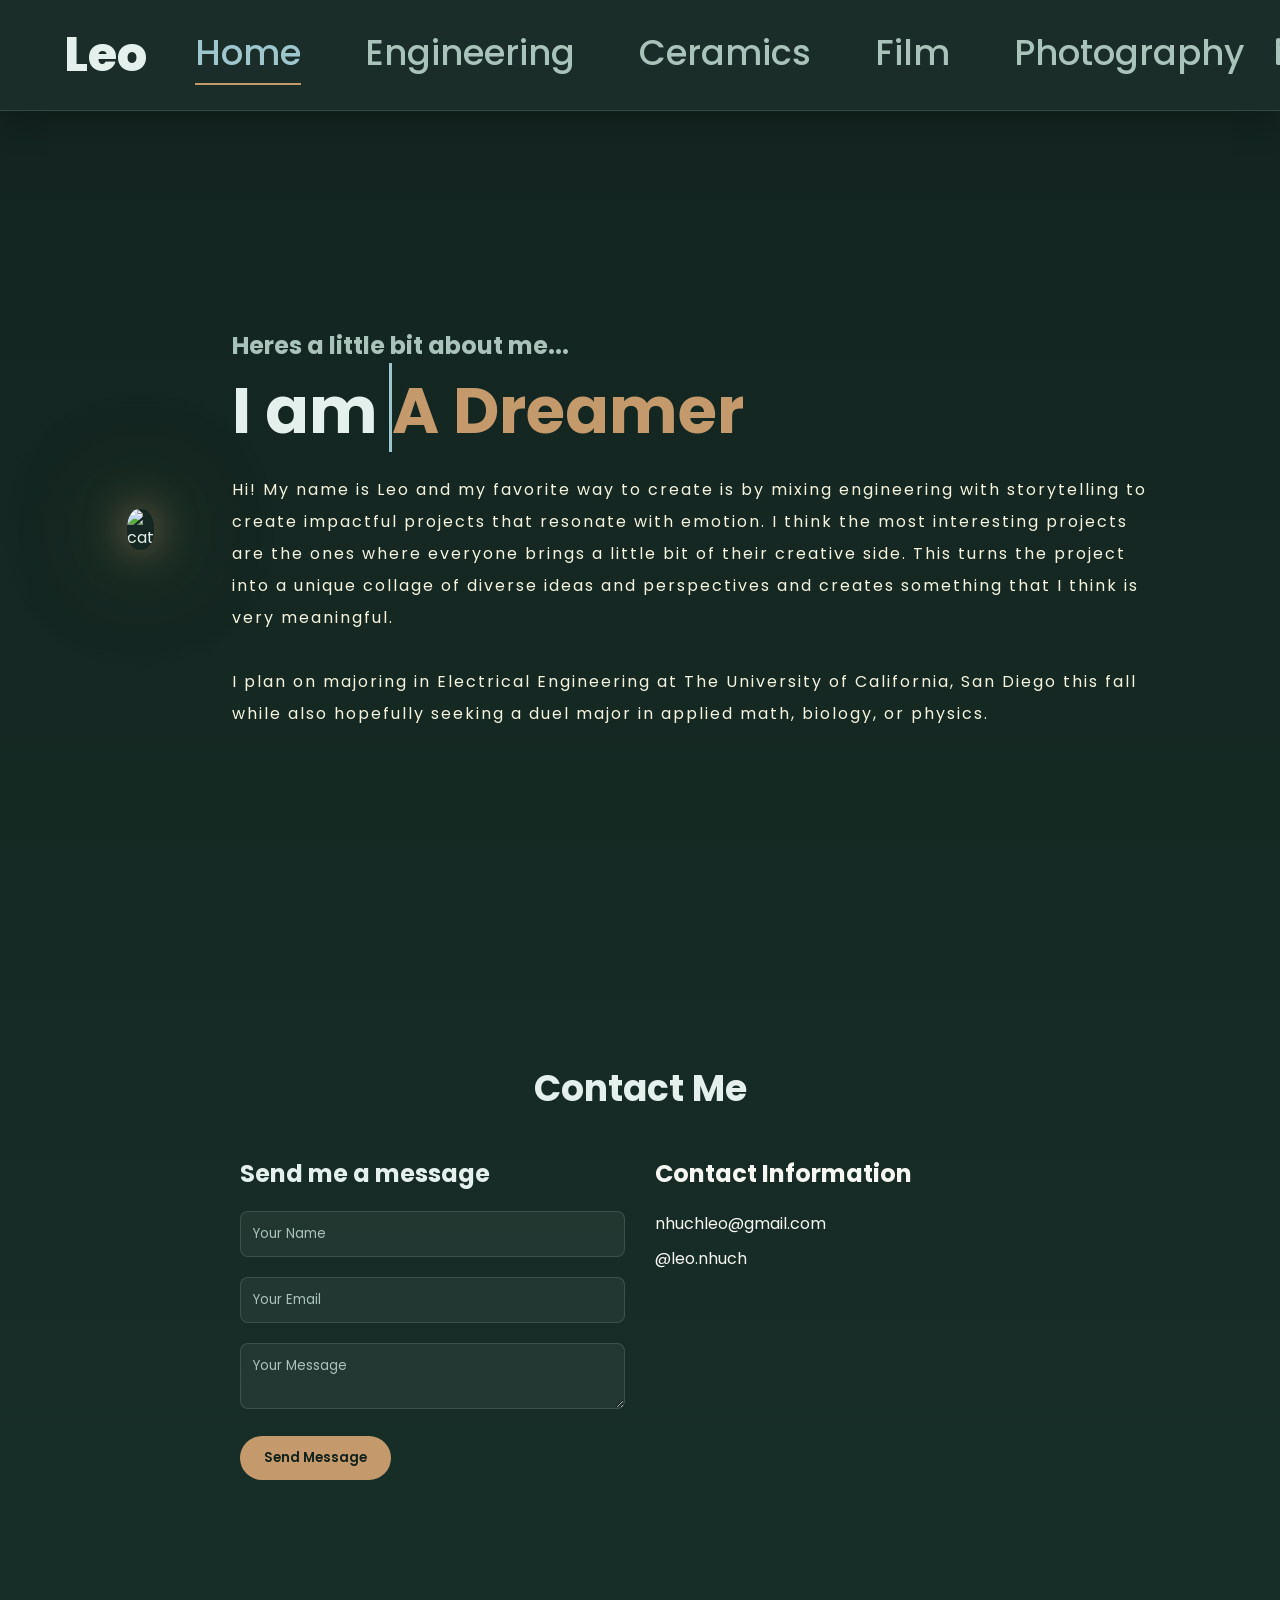
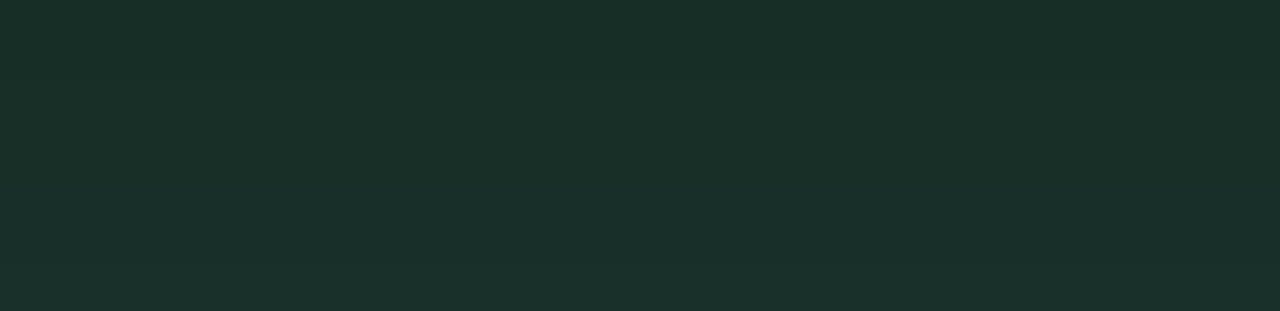
==== index.html @ 0e86f7a5 "Add files via upload" ====
<!DOCTYPE html>
<html lang="en">
<head>
    <meta charset="UTF-8">
    <meta name="viewport" content="width=device-width, initial-scale=1.0">

    <link rel="stylesheet" href="style.css">
    <link rel="stylesheet" href="https://cdnjs.cloudflare.com/ajax/libs/font-awesome/6.7.2/css/all.min.css" 
    integrity="sha512-Evv84Mr4kqVGRNSgIGL/F/aIDqQb7xQ2vcrdIwxfjThSH8CSR7PBEakCr51Ck+w+/U6swU2Im1vVX0SVk9ABhg==" crossorigin="anonymous" 
    referrerpolicy="no-referrer" />
    

    <title>Leo's Creative Portfolio</title>
</head>
<body>
    
    <header>
        <a href="index.html" class="logo">Leo</a>
        <nav>
            <div class="nav-left">
                <a href="index.html" class="active">Home</a>
                <a href="engineering.html" class="nav-link">Engineering</a>
                <a href="ceramics.html" class="nav-link">Ceramics</a>
                <a href="film.html" class="nav-link">Film</a>
                <a href="photography.html" class="nav-link">Photography</a>
            </div>
            <div class="nav-right">
                <a href="https://www.linkedin.com/in/leo-nhuch-me" class="social-icon" target="_blank" rel="noopener noreferrer">
                    <i class="fa-brands fa-linkedin"></i>
                </a>
                <a href="https://www.instagram.com/leo.nhuch/" class="social-icon" target="_blank" rel="noopener noreferrer">
                    <i class = "fa-brands fa-instagram"></i>
                </a>
            </div>
        </nav>
    </header>



    <section class="home">
        <div class="home-img">
            <img src="IMG_9343 (2).jpg" alt="cat">
        </div>
        <div class="home-content">
            <h2>Heres a little bit about me...</h2>
            <h3 class="typing-text">I am <span></span></h3>
            <p>Hi! My name is Leo and my favorite way to create is by mixing engineering with storytelling to create impactful projects that resonate with emotion. I think the most interesting projects are the ones where everyone brings a little bit of their creative side. This turns the project into a unique collage of diverse ideas and perspectives and creates something that I think is very meaningful. 

                <br><br>I plan on majoring in Electrical Engineering at The University of California, San Diego this fall while also hopefully seeking a duel major in applied math, biology, or physics.
                                
                 </p>
        </div>
    </section>


    <section class="contact">
    <div class="container2">
        <h2>Contact Me</h2>
        <div class="contact-wrapper">
            <div class="contact-form">
                <h3>Send me a message</h3>
                <form>
                    <div class="form-group">
                        <input type="text" name="name" placeholder="Your Name">
                    </div>
                    <div class="form-group">
                        <input type="email" name="email" placeholder="Your Email">
                    </div>
                    <div class="form-group">
                        <textarea name="message" placeholder="Your Message"></textarea>
                    </div>
                    <button type="submit">Send Message</button>
                <form action="mailto:nhuchleo@gmail.com" method="post" enctype="text/plain">
            </div>
            <div class="contact-info">
                <h3>Contact Information</h3>
                <p>nhuchleo@gmail.com</p>
                <p>@leo.nhuch</p>
            </div>
        </div>
    </div>
    </section>
</body>
</html>
---- style.css ----
@import url('https://fonts.googleapis.com/css2?family=Poppins:ital,wght@0,100;0,200;0,300;0,400;0,500;0,600;0,700;0,800;0,900;1,100;1,200;1,300;1,400;1,500;1,600;1,700;1,800;1,900&family=Winky+Sans:ital,wght@0,300..900;1,300..900&display=swap');

* { 
    font-family: "Poppins", sans-serif;
    margin: 0;
    padding: 0;
    box-sizing: border-box;
    border: none;
    outline: none;
    text-decoration: none;
}

:root {
    --bg: #0b1411;        /* deeper, richer forest (more cinematic) */
    --bg-soft: #12201b;   /* subtle lift */
    --panel: #1a2f28;     /* mossy panel */
    --panel-2: #243b34;     /* alternate panel */
    --header: linear-gradient(180deg, #13241f 0%, #183029 100%);      /* navbar */
    --header-border: #314b44;
    --text: #e4f0ec;        /* misty white with green tint */
    --muted: #a9c2ba;       /* foggy sage */
    --accent-2: #9ec6cf;    /* airy coastal blue */
    --accent: #6f9f8f;      /* sea pine green */
    --accent-warm: #c49a6c; /* sun-through-trees bronze */
    --line: rgba(183, 200, 192, 0.18);
    --shadow: rgba(0, 0, 0, 0.28);
}

body { 
    margin: 0;
    width: 100%;
    min-height: 100vh;
    overflow-x: hidden;
    background: linear-gradient(180deg, #13241f 0%, #183029 100%);
    color: var(--text);
    padding-top: 0;
}


.logo { 
    font-size: 3rem;
    color: var(--text);
    font-weight: 800;
    cursor: pointer;
    transition: 0.35s ease;
}

.logo:hover { 
    transform: scale(1.1);
}

header { 
    margin: 0;
    width: 100%;
    padding: 1.2rem 5%;
    background: #1a2d28;
    border-bottom: 1px solid var(--header-border);
    box-shadow: 0 10px 30px var(--shadow);

    display: flex;
    align-items: center;
    justify-content: space-between;
    gap: 3rem;
}

nav {
    flex: 1;
    display: flex;
    align-items: center;
    justify-content: space-between;
    min-width: 0;
}

.nav-left {
    display: flex;
    align-items: center;
    justify-content: center;
    gap: 4rem;
    flex: 1;
}

.nav-right {
    display: flex;
    align-items: center;
    gap: 1rem;
    margin-left: 2rem;
}

nav a {
    font-size: 2.2rem;
    color: var(--muted);
    font-weight: 500;
    transition: 0.3s ease;
    border-bottom: 2px solid transparent;
    padding-bottom: 4px;
    white-space: nowrap;
}

nav a:hover, 
nav a.active { 
    color: var(--accent-2);
    border-bottom: 2px solid var(--accent-warm);
}

section { 
    min-height: 100vh;
    padding: 5rem 9% 5rem;
}

.section-title {
    color: var(--text);
    font-size: 3rem;
    text-align: center;
    text-decoration: underline;
    text-decoration-color: var(--accent-warm);
    padding-top: 5%;
    margin-bottom: 2rem;
}

.section-subtitle {
    max-width: 900px;
    margin: 0 auto 3rem;
    text-align: center;
    color: var(--muted);
    line-height: 1.8;
    font-size: 1rem;
}



.home { 
    display: flex;
    justify-content: center;
    align-items: center;
    gap: 8rem;
    padding: 1rem 6% 5rem;
    background: transparent;
}

.home .home-content h1{ 
    font-size: 6rem;
    font-weight: 700;
    line-height: 1.3;
    
}

span { 
    color: var(--accent-2);
}

.home-content h2 {
    color: #f5e5df;
    
}

.home-content h3 { 
    font-size: 4rem;
    margin-bottom:1rem;
    font-weight: 700;
}

.home-content p { 
    color: #f5f4df;
    letter-spacing: 2px;
    line-height: 2;
    margin-right: 50px;
}

.home-img { 
    border-radius: 50%;
}

.home-content h2 {
    color: var(--muted);
}


.home-img img {
    position: relative;
    width: 27vw;
    border-radius: 45%;
    left: 50px;

    box-shadow:
        0 0 40px rgba(196, 154, 108, 0.7),
        0 0 100px rgba(196, 154, 108, 0.5),
        0 0 180px rgba(196, 154, 108, 0.35),
        0 0 260px rgba(196, 154, 108, 0.2);
}

.home-img img:hover { 
    font-size: 1.8rem;
    font-weight: 500;
}



.typing-text span { 
    position: relative;
}

.typing-text { 
    font-size: 34px;
    font-weight: 600;
    min-width: 280px;
    color: var(--text);
}

.typing-text span::before { 
    content: "A Dreamer";
    color: var(--accent-warm);
    animation: words 9s infinite;
}

.typing-text span::after { 
    content: "";
    background-color: transparent;
    position: absolute;
    width: calc(100% + 8px);
    height: 100%;
    border-left: 3px solid var(--accent-2);
    right: -8px;
    animation: cursor 0.9s infinite;
}

.social-icon {
    display: inline-flex;
    align-items: center;
    justify-content: center;
    font-size: 1.9rem;
    color: var(--muted);
    transition: 0.3s ease;
}

.social-icon:hover {
    color: var(--accent-2);
    transform: translateY(-2px);
}

@keyframes cursor{
    to { 
        border-left: 3px solid var(--text);
    }
}

@keyframes words{
    0%, 19% { 
        content: "An Engineer";
    }

    20%, 39% { 
        content: "A Potter";
    }

    40%, 59% { 
        content: "A Storyteller";
    }

    60%, 79% { 
        content: "A Creator";
    }

    80%, 100% { 
        content: "A Dreamer";
    } 
}



.songwriting {
    display: flex;
    flex-direction: row;
    
    gap: 20px;
    margin-bottom: 40px;
    flex-wrap: nowrap;
    padding-top: 20px;
}

.songwriting iframe { 
    width: 50%;
    height: 600px;
    border: 3px solid var(--accent);
    border-radius: 18px;
    box-shadow: 0 12px 28px var(--shadow);
}

.songwriting .project-image {
    width: 50%;
    height: 600px;
    object-fit: cover;
    border: 3px solid var(--accent);
    border-radius: 18px;
    box-shadow: 0 12px 28px var(--shadow);
}

.songwriting .info { 
    width: 50%;
    padding: 10px;
    padding-top: 50px;
}

.info h1 { 
    font-size: 200%;
    color: var(--text);
    font-family: 'Courier New', Courier, monospace;
}

.info h2 { 
    color: var(--accent-2);
    font-size: 150%;
    border-bottom: 2px dashed var(--line);
    font-family: 'Courier New', Courier, monospace;
    padding-top: 5px;
    padding-bottom: 10px;
}

.info p { 
    color: var(--muted);  
    font-family: 'Courier New', Courier, monospace;
    padding-top: 10px;
}

.splish {
    display: block;
    margin-top: 5px;
    margin-right: auto;
    width: 400px; /* or whatever size fits your design */
    border-radius: 10px;
    background-color: #fff6f0; /* optional background */
    
  }

#recording { 
    margin-top: 20px;
}

/* create timeline for experience page */

.timeline { 
    position: relative;
    max-width: 1200px;
    margin: 100px auto;
}

.container { 
    padding: 10px 50px;
    position: relative;
    width: 50%;
}

.text-box { 
    padding: 20px;
    background: #f5f4df;
    position: relative;
    border-radius: 10px;
    font-size: 15px;
}

.left-container { 
    left: 0;
}

.right-container{
    left: 50%;
}

.dot {
    position: absolute;
    border-radius: 50%;
    right: -20px;
    top: 32px;
    width: 40px;
    height: 40px;
    background-color: #bbb;
    border-radius: 50%;
}

.right-container .dot { 
    left: -20px;
}

.timeline::after { 
    content: ' ';
    position: absolute;
    width: 6px;
    height: 100%;
    background: #f5f4df;
    top: 0;
    left: 50%;
    margin-left: -3px;
    z-index: -1;
}


.text-box h2 { 
    font-weight: 600;
}

.text-box small { 
    display: inline-block;
    margin-top: 5px;
}

.text-box p{ 
    display: inline-block;
    margin-top: 5px;
}

.left-container-arrow { 
    height: 0;
    width: 0;
    position: absolute;
    top: 28px;
    z-index: 1;
    border-top: 15px solid transparent;
    border-bottom: 15px solid transparent;
    border-left: 15px solid #f5f4df;
    right: -15px;
}

.right-container-arrow { 
    height: 0;
    width: 0;
    position: absolute;
    top: 28px;
    z-index: 1;
    border-top: 15px solid transparent;
    border-bottom: 15px solid transparent;
    border-right: 15px solid #f5f4df;
    left: -15px;
}

#lol { 
    color: white;
    font-size: 3rem;
    text-align: center;
    text-decoration: underline;
    text-decoration-color: #DE9E48;
    padding-top: 5%;
}

.contact { 
    min-height: 100vh;
    padding: 50px;
    text-align: center;
}

.container2 { 
    max-width: 800px;
    margin: 0 auto;
}

.container2 h2 { 
    font-size: 36px;
    margin-bottom: 40px;
    color: #f6f6f2;
}

.contact-wrapper { 
    display: grid;
    grid-template-columns: repeat(2, 1fr);
    grid-gap: 30px;
}

.contact-form { 
    text-align: left;

}

.gallery {
    min-height: unset;
    padding: 0.5rem 6% 5rem;
}

.contact-form h3 { 
    font-size: 24px;
    margin-bottom: 20px;
    color: #f6f6f2;
}

.form-group { 
    margin-bottom: 20px;
}

.container2 h2,
.contact-form h3,
.contact-info h3,
.contact-info p {
    color: var(--text);
}

input, textarea { 
    width: 100%;
    padding: 12px;
    border-radius: 8px;
    border: 1px solid var(--line);
    background-color: rgba(231, 239, 233, 0.06);
    color: var(--text);
}

input::placeholder,
textarea::placeholder {
    color: var(--muted);
}

input:focus,
textarea:focus { 
    outline: none;
    box-shadow: 0 0 0 3px rgba(142, 174, 182, 0.18);
}

button { 
    display: inline-block;
    padding: 12px 24px;
    background-color: var(--accent-warm);
    color: #10201b;
    border: none;
    border-radius: 999px;
    font-weight: 600;
    cursor: pointer;
}

.contact-info { 
    text-align: left;
}

.contact-info h3 { 
    font-size: 24px;
    margin-bottom: 20px;
    color: #f6f6f2;
}

.contact-info p { 
    margin-bottom: 10px;
    color: #f6f6f2;
}

@media (max-width: 768px) {
    header {
      flex-direction: column;
      align-items: flex-start;
      padding: 1rem 2rem;
    }
  
    nav {
      flex-direction: column;
      align-items: flex-start;
      width: 100%;
    }
  
    .nav-left,
    .nav-right {
      flex-direction: column;
      width: 100%;
      gap: 0.5rem;
      margin-left: 0;
    }
  
    nav a {
      font-size: 1.4rem;
      margin-left: 0;
    }
  }
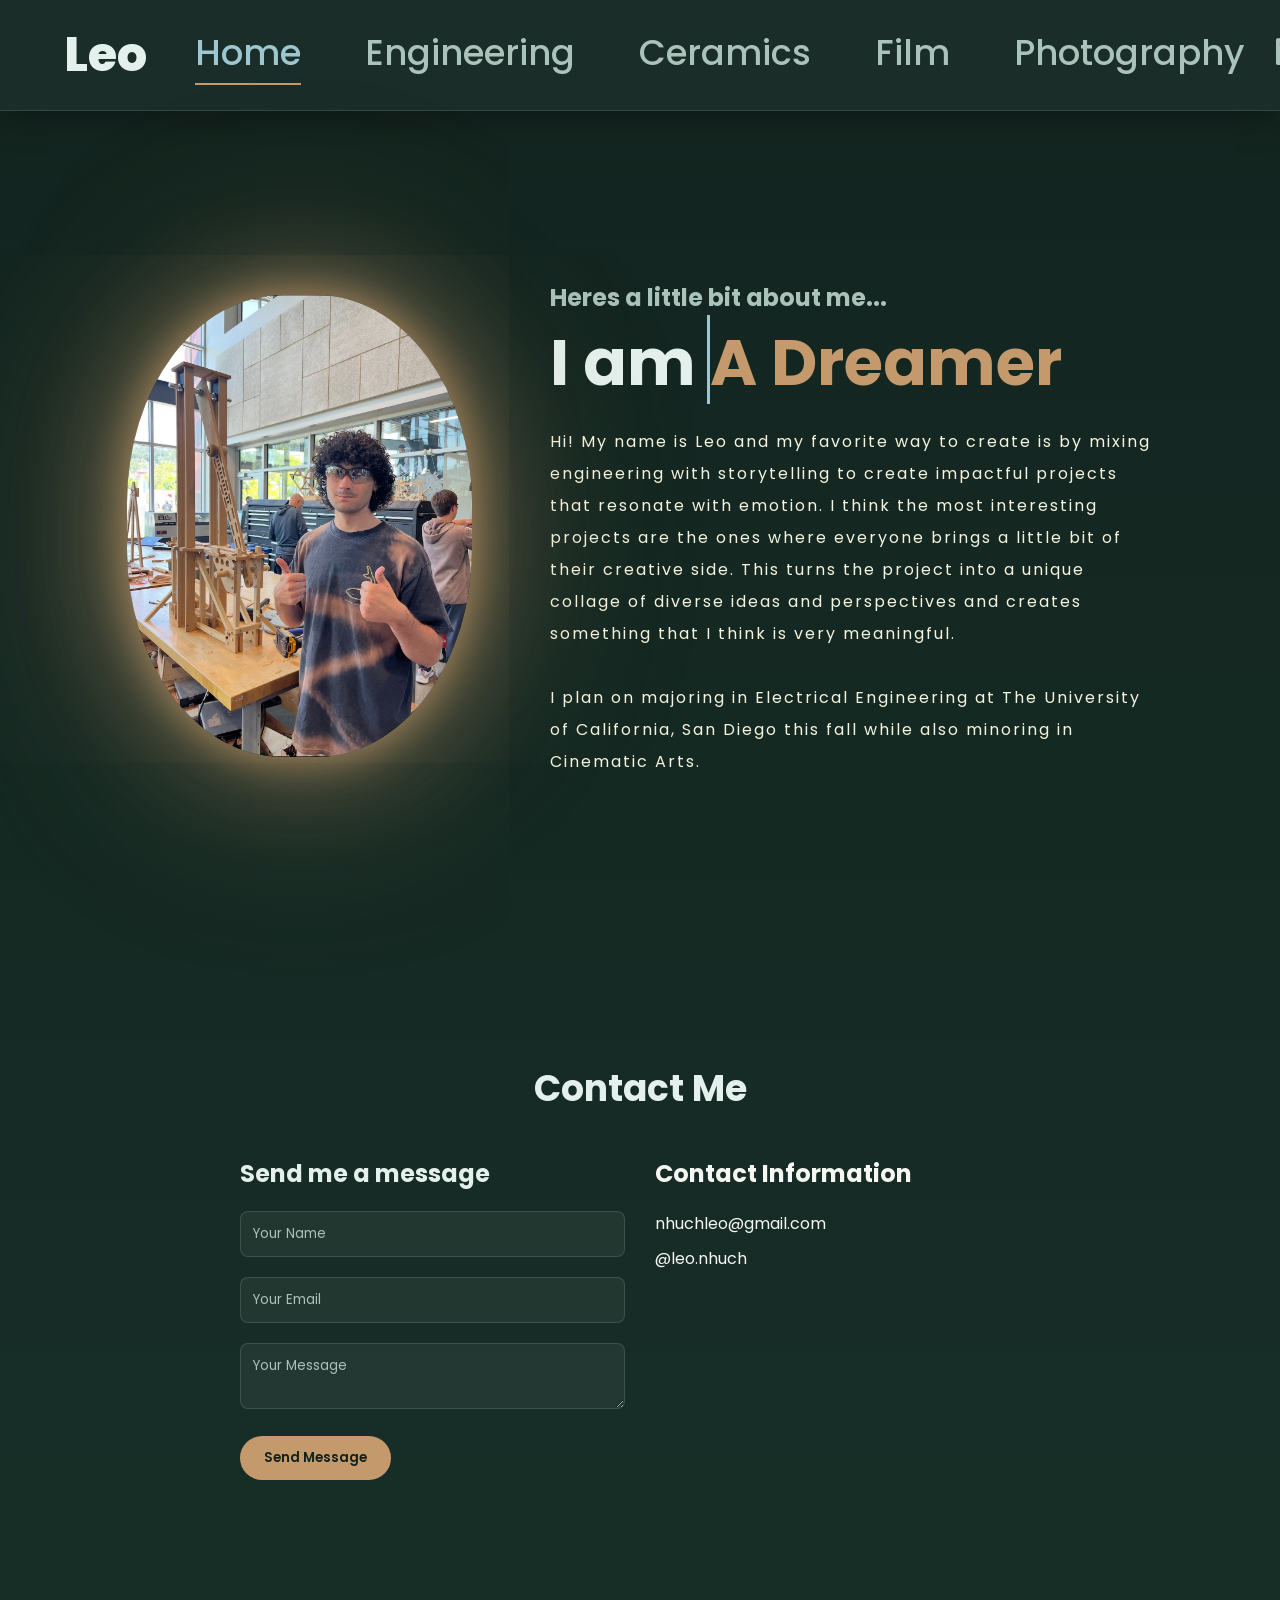
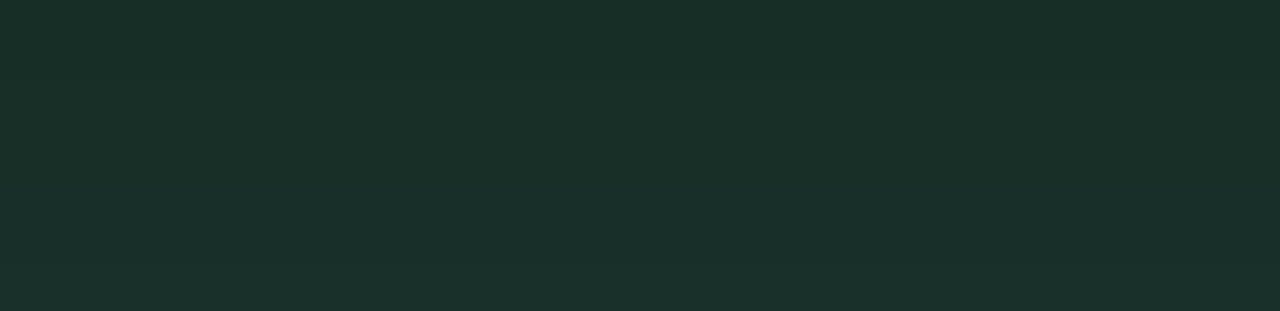
==== commit 79cfd62f: "Update index.html" ====
--- a/index.html
+++ b/index.html
@@ -46,7 +46,7 @@
             <h3 class="typing-text">I am <span></span></h3>
             <p>Hi! My name is Leo and my favorite way to create is by mixing engineering with storytelling to create impactful projects that resonate with emotion. I think the most interesting projects are the ones where everyone brings a little bit of their creative side. This turns the project into a unique collage of diverse ideas and perspectives and creates something that I think is very meaningful. 
 
-                <br><br>I plan on majoring in Electrical Engineering at The University of California, San Diego this fall while also hopefully seeking a duel major in applied math, biology, or physics.
+                <br><br>I plan on majoring in Electrical Engineering at The University of California, San Diego this fall while also minoring in Cinematic Arts.
                                 
                  </p>
         </div>
@@ -81,4 +81,4 @@
     </div>
     </section>
 </body>
-</html>+</html>
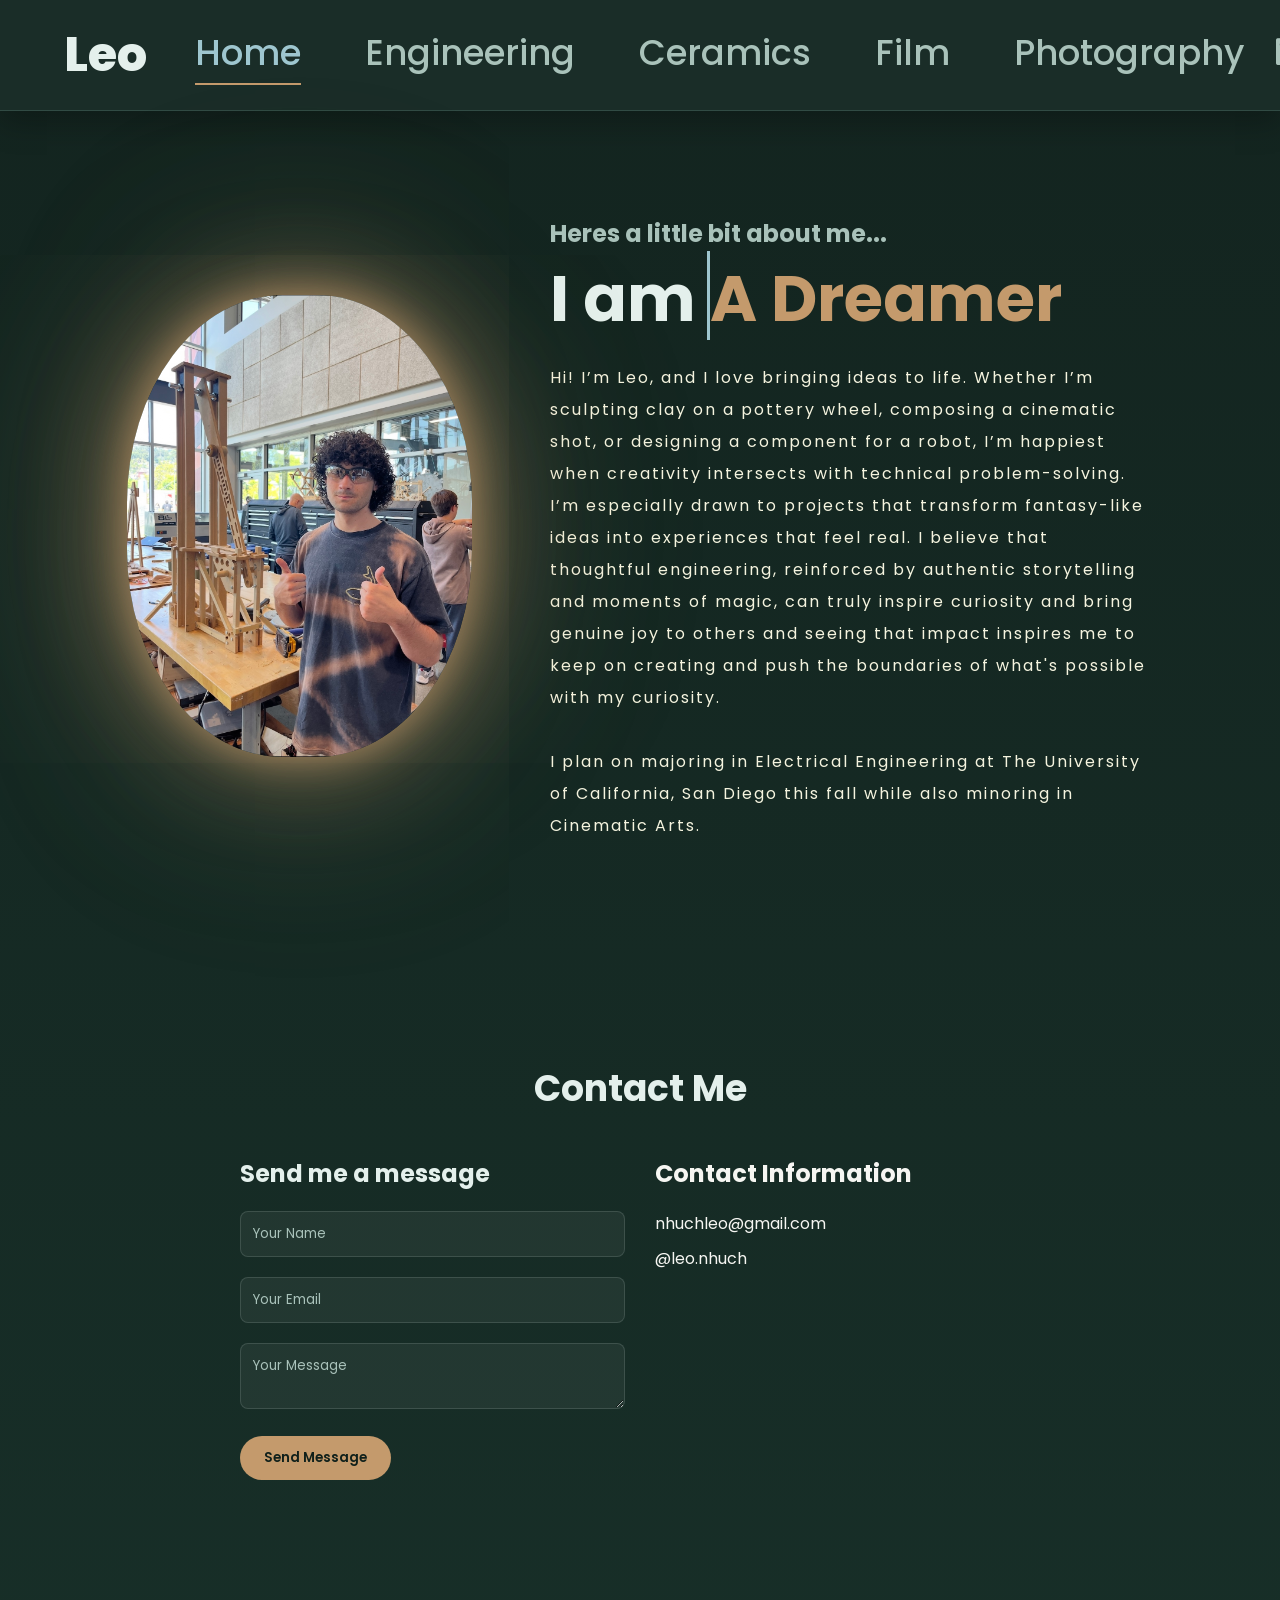
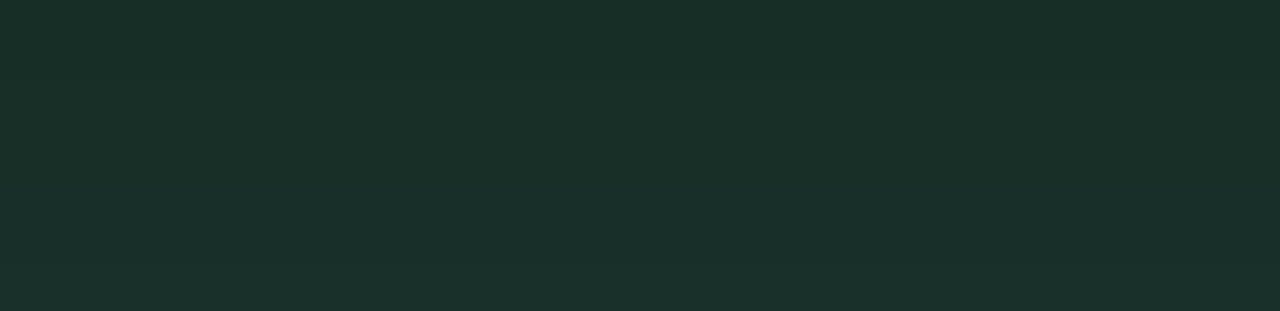
==== commit 40f8467c: "Revise content in index.html Updated personal introduction and contact information." ====
--- a/index.html
+++ b/index.html
@@ -44,7 +44,8 @@
         <div class="home-content">
             <h2>Heres a little bit about me...</h2>
             <h3 class="typing-text">I am <span></span></h3>
-            <p>Hi! My name is Leo and my favorite way to create is by mixing engineering with storytelling to create impactful projects that resonate with emotion. I think the most interesting projects are the ones where everyone brings a little bit of their creative side. This turns the project into a unique collage of diverse ideas and perspectives and creates something that I think is very meaningful. 
+            <p>Hi! I’m Leo, and I love bringing ideas to life. Whether I’m sculpting clay on a pottery wheel, composing a cinematic shot, or designing a component for a robot, I’m happiest when creativity intersects with technical problem-solving. I’m especially drawn to projects that transform fantasy-like ideas into experiences that feel real. I believe that thoughtful engineering, reinforced by authentic storytelling and moments of magic, can truly inspire curiosity and bring genuine joy to others and seeing that impact inspires me to keep on creating and push the boundaries of what's possible with my curiosity. 
+ 
 
                 <br><br>I plan on majoring in Electrical Engineering at The University of California, San Diego this fall while also minoring in Cinematic Arts.
                                 
